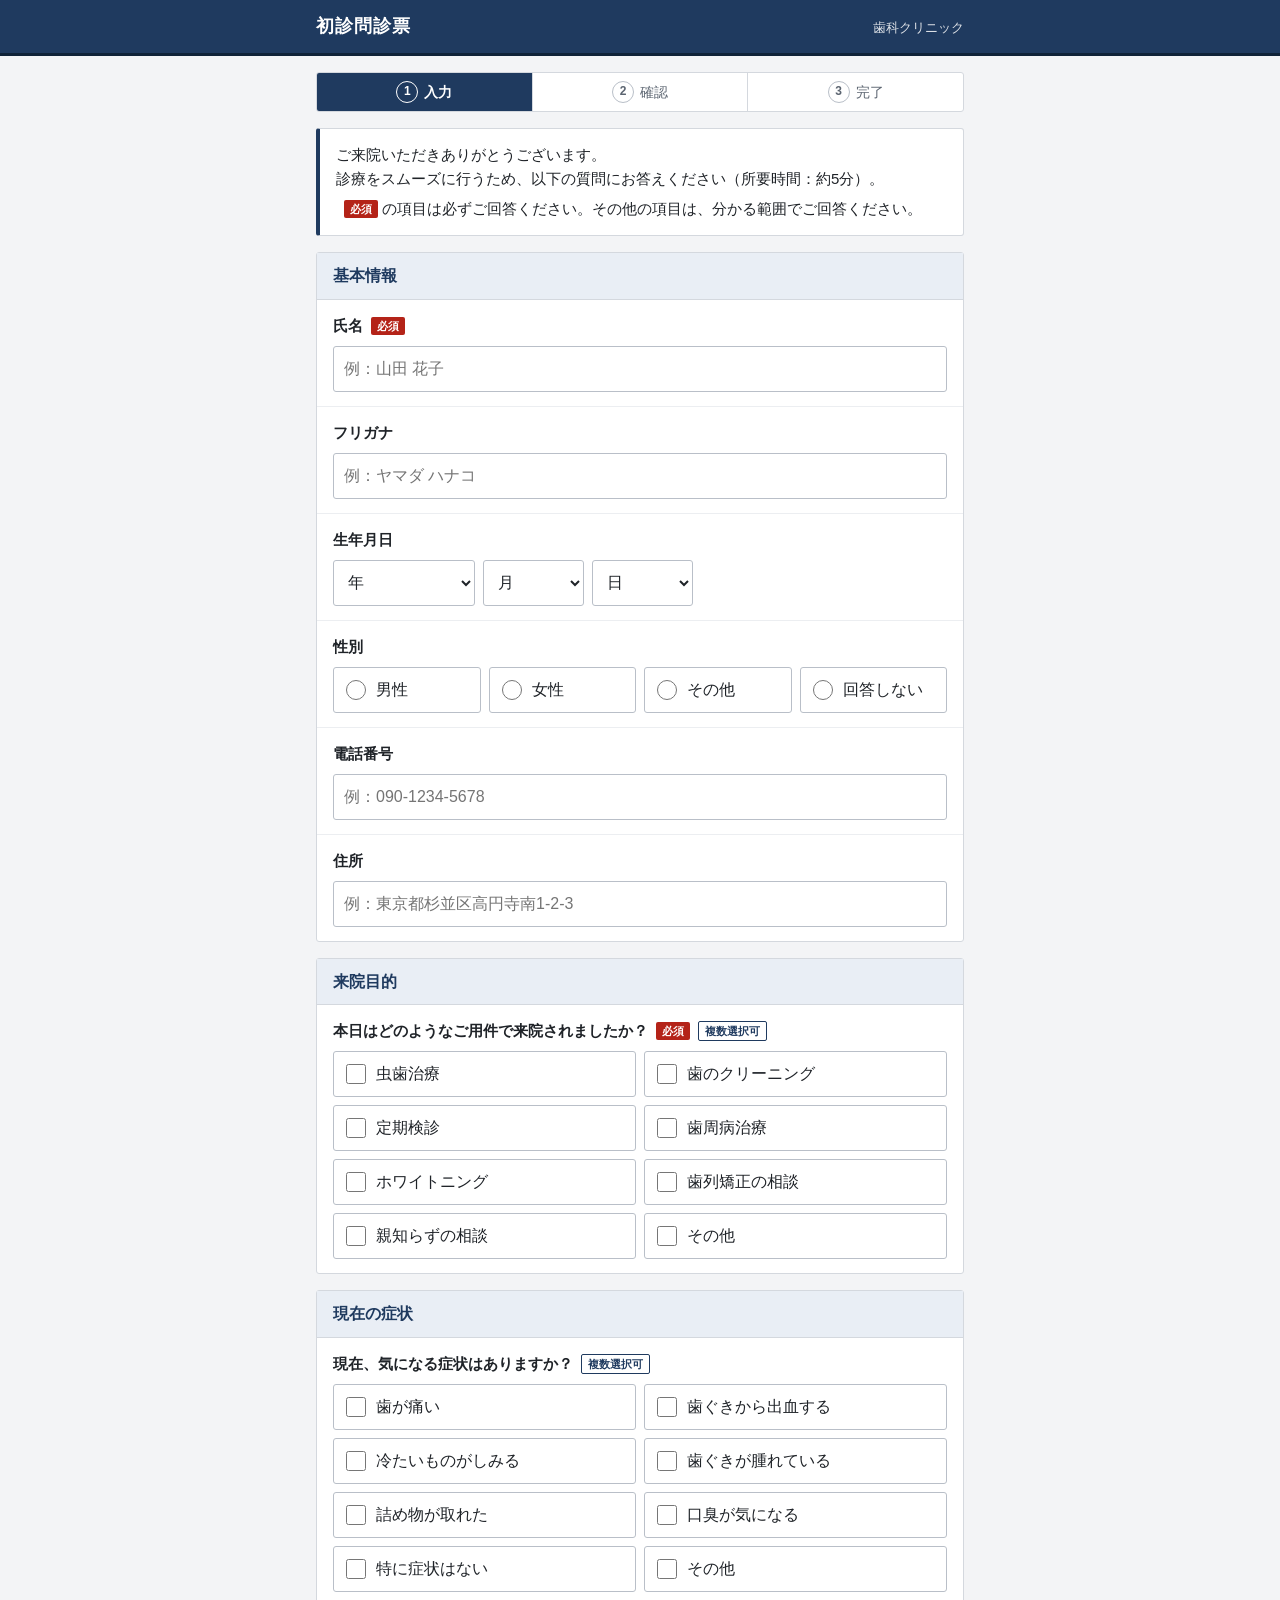
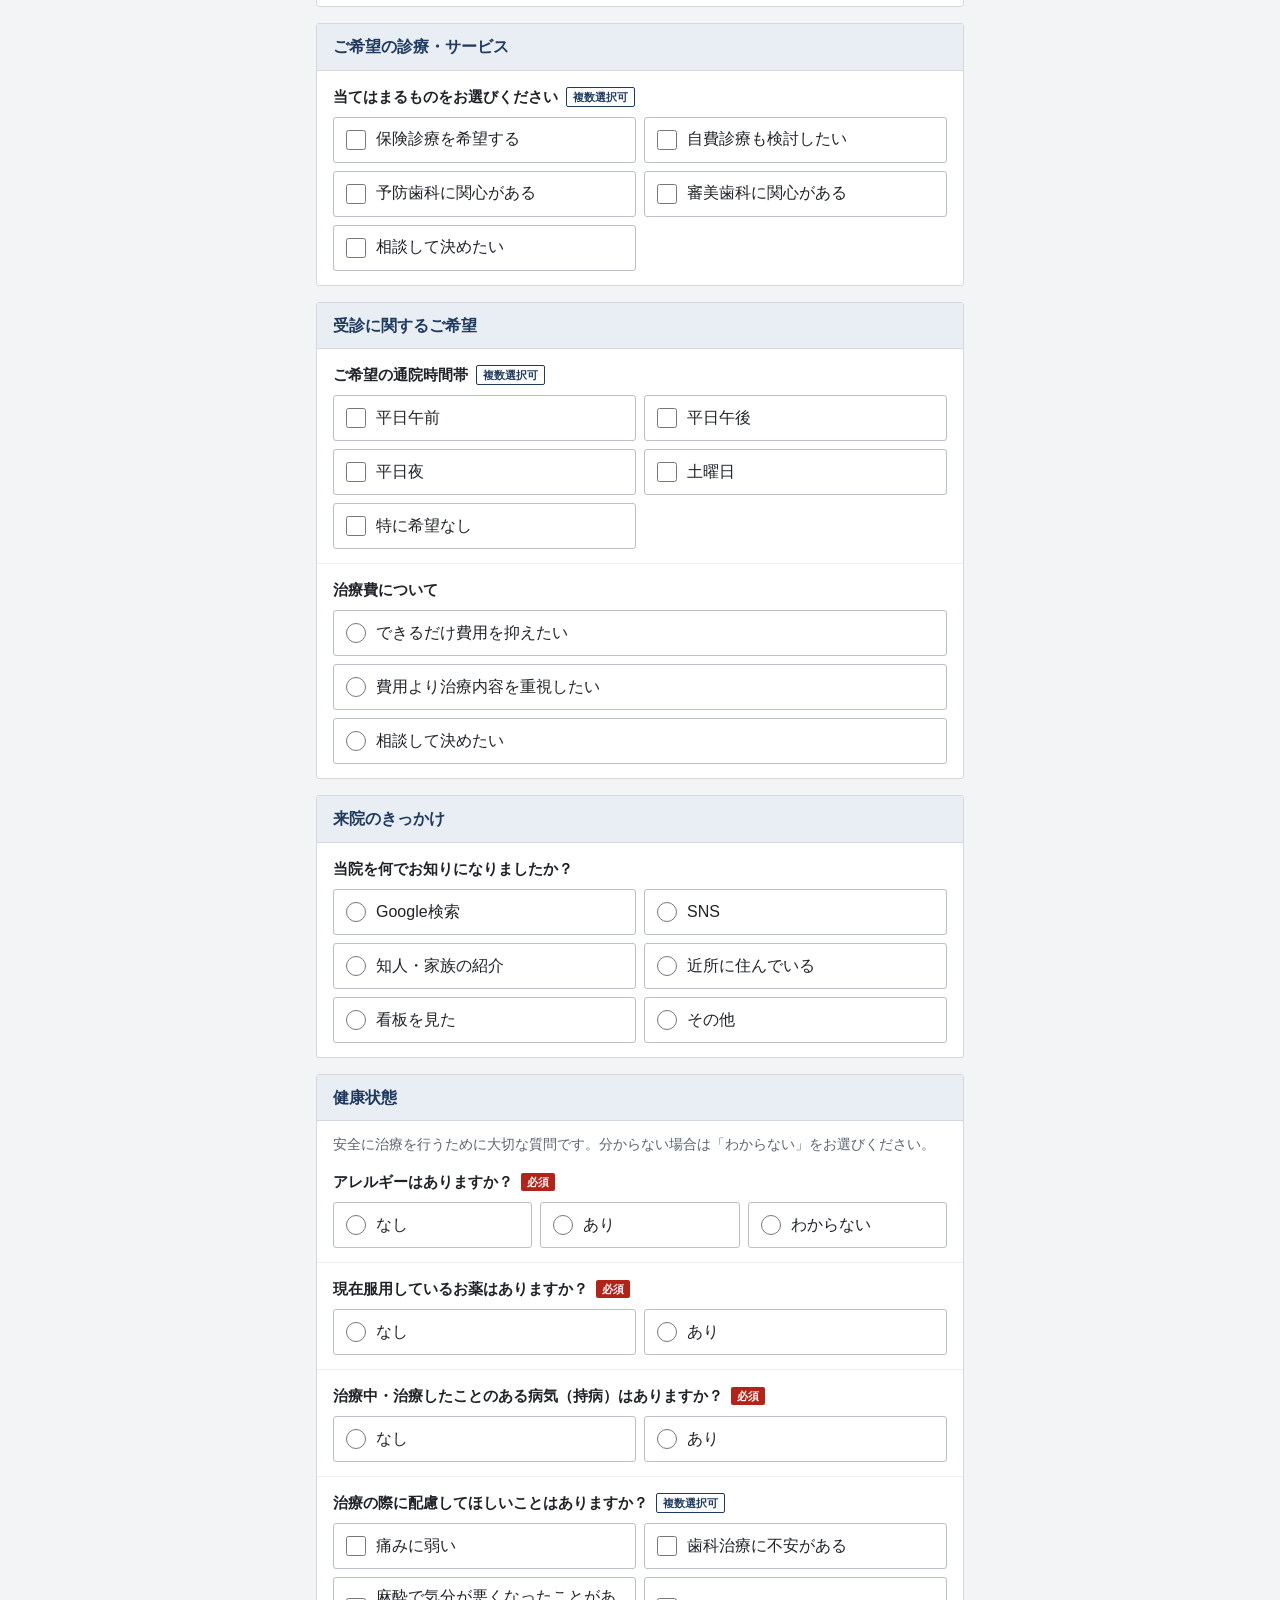
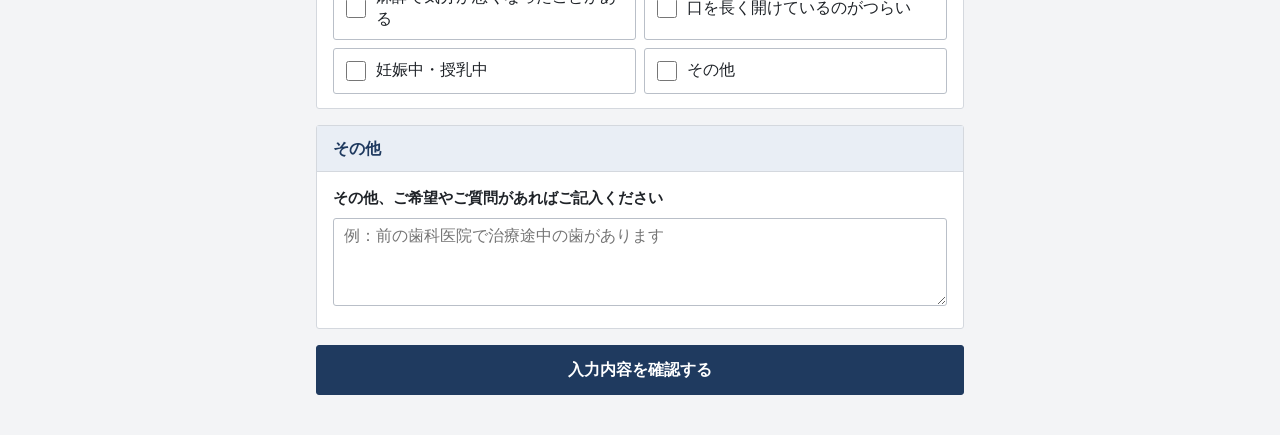
==== questionnaire.html @ 03247c89 "Add files via upload" ====
<!DOCTYPE html>
<html lang="ja">
<head>
  <meta charset="UTF-8">
  <meta name="viewport" content="width=device-width, initial-scale=1">
  <title>初診問診票</title>
  <!-- 管理画面と同じ色・ボタンを使うため style.css を共有し、スマートフォン用の調整を questionnaire.css で行う -->
  <link rel="stylesheet" href="style.css">
  <link rel="stylesheet" href="questionnaire.css">
</head>
<body class="q-body">

  <!--
    患者さんがスマートフォンで開く画面です。
    管理画面（index.html）とは別のページにし、患者データ（data.js）や管理機能（app.js）は読み込みません。
    そのため、この画面から患者一覧や他の患者の情報を見ることはできません。
  -->

  <header class="app-header">
    <div class="q-header-inner">
      <h1 class="app-title">初診問診票</h1>
      <span class="q-header-sub">歯科クリニック</span>
    </div>
  </header>

  <main class="q-container">

    <!-- 進み具合の表示（① 入力 → ② 確認 → ③ 完了） -->
    <ol class="q-steps" aria-label="入力の流れ">
      <li class="q-step is-current" data-step="input"><span class="q-step-num">1</span>入力</li>
      <li class="q-step" data-step="confirm"><span class="q-step-num">2</span>確認</li>
      <li class="q-step" data-step="complete"><span class="q-step-num">3</span>完了</li>
    </ol>

    <!-- =====================================================
         画面①：問診票の入力
         ===================================================== -->
    <section id="step-input">
      <div class="q-intro">
        <p>ご来院いただきありがとうございます。<br>
        診療をスムーズに行うため、以下の質問にお答えください（所要時間：約5分）。</p>
        <p><span class="badge-required">必須</span> の項目は必ずご回答ください。その他の項目は、分かる範囲でご回答ください。</p>
      </div>

      <!-- URL の最後に ?demo=1 を付けたときだけ表示（動作確認用の架空データを入力するボタン） -->
      <div class="q-demo" id="demoArea" hidden>
        <button type="button" id="btnFillDemo" class="btn btn-secondary">テスト用の架空データを入力</button>
      </div>

      <div id="errorSummary" class="alert alert-error" hidden></div>

      <form id="questionnaireForm" novalidate>

        <!-- ---------- 基本情報 ---------- -->
        <section class="q-section">
          <h2 class="q-section-title">基本情報</h2>

          <div class="q-item" data-field="name">
            <label for="q-name" class="q-label">氏名<span class="badge-required">必須</span></label>
            <input type="text" id="q-name" class="form-control" maxlength="50" autocomplete="name" placeholder="例：山田 花子">
            <p class="field-error" data-error-for="name"></p>
          </div>

          <div class="q-item" data-field="kana">
            <label for="q-kana" class="q-label">フリガナ</label>
            <input type="text" id="q-kana" class="form-control" maxlength="50" placeholder="例：ヤマダ ハナコ">
            <p class="field-error" data-error-for="kana"></p>
          </div>

          <div class="q-item" data-field="birthDate">
            <label for="q-birthYear" class="q-label">生年月日</label>
            <!-- 年・月・日をプルダウンで選ぶ（スマートフォンではスクロールで素早く選べる）。選択肢は questionnaire.js で作る -->
            <div class="q-date-select">
              <select id="q-birthYear" class="form-control" aria-label="生年月日（年）"></select>
              <select id="q-birthMonth" class="form-control" aria-label="生年月日（月）"></select>
              <select id="q-birthDay" class="form-control" aria-label="生年月日（日）"></select>
            </div>
            <p class="field-error" data-error-for="birthDate"></p>
          </div>

          <fieldset class="q-item" data-field="gender">
            <legend class="q-label">性別</legend>
            <div class="q-options q-options-row">
              <label class="q-option"><input type="radio" name="gender" value="男性"><span>男性</span></label>
              <label class="q-option"><input type="radio" name="gender" value="女性"><span>女性</span></label>
              <label class="q-option"><input type="radio" name="gender" value="その他"><span>その他</span></label>
              <label class="q-option"><input type="radio" name="gender" value="回答しない"><span>回答しない</span></label>
            </div>
          </fieldset>

          <div class="q-item" data-field="phone">
            <label for="q-phone" class="q-label">電話番号</label>
            <input type="tel" id="q-phone" class="form-control" maxlength="20" autocomplete="tel" inputmode="tel" placeholder="例：090-1234-5678">
            <p class="field-error" data-error-for="phone"></p>
          </div>

          <div class="q-item" data-field="address">
            <label for="q-address" class="q-label">住所</label>
            <input type="text" id="q-address" class="form-control" maxlength="120" autocomplete="street-address" placeholder="例：東京都杉並区高円寺南1-2-3">
          </div>
        </section>

        <!-- ---------- 来院目的 ---------- -->
        <section class="q-section">
          <h2 class="q-section-title">来院目的</h2>

          <fieldset class="q-item" data-field="purposes">
            <legend class="q-label">本日はどのようなご用件で来院されましたか？<span class="badge-required">必須</span><span class="q-multi">複数選択可</span></legend>
            <div class="q-options">
              <label class="q-option"><input type="checkbox" name="purposes" value="虫歯治療"><span>虫歯治療</span></label>
              <label class="q-option"><input type="checkbox" name="purposes" value="歯のクリーニング"><span>歯のクリーニング</span></label>
              <label class="q-option"><input type="checkbox" name="purposes" value="定期検診"><span>定期検診</span></label>
              <label class="q-option"><input type="checkbox" name="purposes" value="歯周病治療"><span>歯周病治療</span></label>
              <label class="q-option"><input type="checkbox" name="purposes" value="ホワイトニング"><span>ホワイトニング</span></label>
              <label class="q-option"><input type="checkbox" name="purposes" value="歯列矯正の相談"><span>歯列矯正の相談</span></label>
              <label class="q-option"><input type="checkbox" name="purposes" value="親知らずの相談"><span>親知らずの相談</span></label>
              <label class="q-option"><input type="checkbox" name="purposes" value="その他"><span>その他</span></label>
            </div>
            <!-- data-show-when：「その他」にチェックしたときだけ表示する -->
            <div class="q-sub" data-show-when="purposes=その他" hidden>
              <input type="text" id="q-purposeOther" class="form-control" maxlength="100" placeholder="その他の内容をご記入ください" aria-label="来院目的（その他の内容）">
            </div>
            <p class="field-error" data-error-for="purposes"></p>
          </fieldset>
        </section>

        <!-- ---------- 現在の症状 ---------- -->
        <section class="q-section">
          <h2 class="q-section-title">現在の症状</h2>

          <fieldset class="q-item" data-field="symptoms">
            <legend class="q-label">現在、気になる症状はありますか？<span class="q-multi">複数選択可</span></legend>
            <div class="q-options">
              <label class="q-option"><input type="checkbox" name="symptoms" value="歯が痛い"><span>歯が痛い</span></label>
              <label class="q-option"><input type="checkbox" name="symptoms" value="歯ぐきから出血する"><span>歯ぐきから出血する</span></label>
              <label class="q-option"><input type="checkbox" name="symptoms" value="冷たいものがしみる"><span>冷たいものがしみる</span></label>
              <label class="q-option"><input type="checkbox" name="symptoms" value="歯ぐきが腫れている"><span>歯ぐきが腫れている</span></label>
              <label class="q-option"><input type="checkbox" name="symptoms" value="詰め物が取れた"><span>詰め物が取れた</span></label>
              <label class="q-option"><input type="checkbox" name="symptoms" value="口臭が気になる"><span>口臭が気になる</span></label>
              <!-- data-exclusive：選ぶと他の選択肢のチェックが外れる -->
              <label class="q-option"><input type="checkbox" name="symptoms" value="特に症状はない" data-exclusive><span>特に症状はない</span></label>
              <label class="q-option"><input type="checkbox" name="symptoms" value="その他"><span>その他</span></label>
            </div>
            <div class="q-sub" data-show-when="symptoms=その他" hidden>
              <input type="text" id="q-symptomOther" class="form-control" maxlength="100" placeholder="その他の症状をご記入ください" aria-label="症状（その他の内容）">
            </div>
          </fieldset>
        </section>

        <!-- ---------- 希望する診療・サービス ---------- -->
        <section class="q-section">
          <h2 class="q-section-title">ご希望の診療・サービス</h2>

          <fieldset class="q-item" data-field="services">
            <legend class="q-label">当てはまるものをお選びください<span class="q-multi">複数選択可</span></legend>
            <div class="q-options">
              <label class="q-option"><input type="checkbox" name="services" value="保険診療を希望する"><span>保険診療を希望する</span></label>
              <label class="q-option"><input type="checkbox" name="services" value="自費診療も検討したい"><span>自費診療も検討したい</span></label>
              <label class="q-option"><input type="checkbox" name="services" value="予防歯科に関心がある"><span>予防歯科に関心がある</span></label>
              <label class="q-option"><input type="checkbox" name="services" value="審美歯科に関心がある"><span>審美歯科に関心がある</span></label>
              <label class="q-option"><input type="checkbox" name="services" value="相談して決めたい"><span>相談して決めたい</span></label>
            </div>
          </fieldset>
        </section>

        <!-- ---------- 受診に関する希望 ---------- -->
        <section class="q-section">
          <h2 class="q-section-title">受診に関するご希望</h2>

          <fieldset class="q-item" data-field="preferredTimes">
            <legend class="q-label">ご希望の通院時間帯<span class="q-multi">複数選択可</span></legend>
            <div class="q-options">
              <label class="q-option"><input type="checkbox" name="preferredTimes" value="平日午前"><span>平日午前</span></label>
              <label class="q-option"><input type="checkbox" name="preferredTimes" value="平日午後"><span>平日午後</span></label>
              <label class="q-option"><input type="checkbox" name="preferredTimes" value="平日夜"><span>平日夜</span></label>
              <label class="q-option"><input type="checkbox" name="preferredTimes" value="土曜日"><span>土曜日</span></label>
              <label class="q-option"><input type="checkbox" name="preferredTimes" value="特に希望なし" data-exclusive><span>特に希望なし</span></label>
            </div>
          </fieldset>

          <fieldset class="q-item" data-field="costPreference">
            <legend class="q-label">治療費について</legend>
            <div class="q-options q-options-single">
              <label class="q-option"><input type="radio" name="costPreference" value="できるだけ費用を抑えたい"><span>できるだけ費用を抑えたい</span></label>
              <label class="q-option"><input type="radio" name="costPreference" value="費用より治療内容を重視したい"><span>費用より治療内容を重視したい</span></label>
              <label class="q-option"><input type="radio" name="costPreference" value="相談して決めたい"><span>相談して決めたい</span></label>
            </div>
          </fieldset>
        </section>

        <!-- ---------- 来院のきっかけ ---------- -->
        <section class="q-section">
          <h2 class="q-section-title">来院のきっかけ</h2>

          <fieldset class="q-item" data-field="referral">
            <legend class="q-label">当院を何でお知りになりましたか？</legend>
            <div class="q-options">
              <label class="q-option"><input type="radio" name="referral" value="Google検索"><span>Google検索</span></label>
              <label class="q-option"><input type="radio" name="referral" value="SNS"><span>SNS</span></label>
              <label class="q-option"><input type="radio" name="referral" value="知人・家族の紹介"><span>知人・家族の紹介</span></label>
              <label class="q-option"><input type="radio" name="referral" value="近所に住んでいる"><span>近所に住んでいる</span></label>
              <label class="q-option"><input type="radio" name="referral" value="看板を見た"><span>看板を見た</span></label>
              <label class="q-option"><input type="radio" name="referral" value="その他"><span>その他</span></label>
            </div>
            <div class="q-sub" data-show-when="referral=その他" hidden>
              <input type="text" id="q-referralOther" class="form-control" maxlength="100" placeholder="きっかけをご記入ください" aria-label="来院のきっかけ（その他の内容）">
            </div>
          </fieldset>
        </section>

        <!-- ---------- 健康状態 ---------- -->
        <section class="q-section">
          <h2 class="q-section-title">健康状態</h2>
          <p class="q-section-note">安全に治療を行うために大切な質問です。分からない場合は「わからない」をお選びください。</p>

          <fieldset class="q-item" data-field="allergy">
            <legend class="q-label">アレルギーはありますか？<span class="badge-required">必須</span></legend>
            <div class="q-options q-options-row">
              <label class="q-option"><input type="radio" name="allergy" value="なし"><span>なし</span></label>
              <label class="q-option"><input type="radio" name="allergy" value="あり"><span>あり</span></label>
              <label class="q-option"><input type="radio" name="allergy" value="わからない"><span>わからない</span></label>
            </div>
            <div class="q-sub" data-show-when="allergy=あり" hidden>
              <p class="q-sub-label">該当するものをお選びください（複数選択可）</p>
              <div class="q-options">
                <label class="q-option"><input type="checkbox" name="allergyItems" value="薬（抗生物質・痛み止めなど）"><span>薬（抗生物質・痛み止めなど）</span></label>
                <label class="q-option"><input type="checkbox" name="allergyItems" value="麻酔"><span>麻酔</span></label>
                <label class="q-option"><input type="checkbox" name="allergyItems" value="金属"><span>金属</span></label>
                <label class="q-option"><input type="checkbox" name="allergyItems" value="ゴム（ラテックス）"><span>ゴム（ラテックス）</span></label>
                <label class="q-option"><input type="checkbox" name="allergyItems" value="食物"><span>食物</span></label>
                <label class="q-option"><input type="checkbox" name="allergyItems" value="その他"><span>その他</span></label>
              </div>
              <input type="text" id="q-allergyDetail" class="form-control" maxlength="200" placeholder="詳しい内容（薬の名前など）" aria-label="アレルギーの詳しい内容">
            </div>
            <p class="field-error" data-error-for="allergy"></p>
          </fieldset>

          <fieldset class="q-item" data-field="medication">
            <legend class="q-label">現在服用しているお薬はありますか？<span class="badge-required">必須</span></legend>
            <div class="q-options q-options-row">
              <label class="q-option"><input type="radio" name="medication" value="なし"><span>なし</span></label>
              <label class="q-option"><input type="radio" name="medication" value="あり"><span>あり</span></label>
            </div>
            <div class="q-sub" data-show-when="medication=あり" hidden>
              <input type="text" id="q-medicationDetail" class="form-control" maxlength="200" placeholder="お薬の名前（お薬手帳の内容など）" aria-label="服用中のお薬の名前">
            </div>
            <p class="field-error" data-error-for="medication"></p>
          </fieldset>

          <fieldset class="q-item" data-field="disease">
            <legend class="q-label">治療中・治療したことのある病気（持病）はありますか？<span class="badge-required">必須</span></legend>
            <div class="q-options q-options-row">
              <label class="q-option"><input type="radio" name="disease" value="なし"><span>なし</span></label>
              <label class="q-option"><input type="radio" name="disease" value="あり"><span>あり</span></label>
            </div>
            <div class="q-sub" data-show-when="disease=あり" hidden>
              <p class="q-sub-label">該当するものをお選びください（複数選択可）</p>
              <div class="q-options">
                <label class="q-option"><input type="checkbox" name="diseaseItems" value="高血圧"><span>高血圧</span></label>
                <label class="q-option"><input type="checkbox" name="diseaseItems" value="糖尿病"><span>糖尿病</span></label>
                <label class="q-option"><input type="checkbox" name="diseaseItems" value="心臓病"><span>心臓病</span></label>
                <label class="q-option"><input type="checkbox" name="diseaseItems" value="脳血管疾患"><span>脳血管疾患</span></label>
                <label class="q-option"><input type="checkbox" name="diseaseItems" value="喘息"><span>喘息</span></label>
                <label class="q-option"><input type="checkbox" name="diseaseItems" value="肝臓の病気"><span>肝臓の病気</span></label>
                <label class="q-option"><input type="checkbox" name="diseaseItems" value="腎臓の病気"><span>腎臓の病気</span></label>
                <label class="q-option"><input type="checkbox" name="diseaseItems" value="骨粗しょう症"><span>骨粗しょう症</span></label>
                <label class="q-option"><input type="checkbox" name="diseaseItems" value="その他"><span>その他</span></label>
              </div>
              <input type="text" id="q-diseaseDetail" class="form-control" maxlength="200" placeholder="病名や治療中の内容など" aria-label="持病の詳しい内容">
            </div>
            <p class="field-error" data-error-for="disease"></p>
          </fieldset>

          <fieldset class="q-item" data-field="considerations">
            <legend class="q-label">治療の際に配慮してほしいことはありますか？<span class="q-multi">複数選択可</span></legend>
            <div class="q-options">
              <label class="q-option"><input type="checkbox" name="considerations" value="痛みに弱い"><span>痛みに弱い</span></label>
              <label class="q-option"><input type="checkbox" name="considerations" value="歯科治療に不安がある"><span>歯科治療に不安がある</span></label>
              <label class="q-option"><input type="checkbox" name="considerations" value="麻酔で気分が悪くなったことがある"><span>麻酔で気分が悪くなったことがある</span></label>
              <label class="q-option"><input type="checkbox" name="considerations" value="口を長く開けているのがつらい"><span>口を長く開けているのがつらい</span></label>
              <label class="q-option"><input type="checkbox" name="considerations" value="妊娠中・授乳中"><span>妊娠中・授乳中</span></label>
              <label class="q-option"><input type="checkbox" name="considerations" value="その他"><span>その他</span></label>
            </div>
            <div class="q-sub" data-show-when="considerations=その他" hidden>
              <input type="text" id="q-considerationDetail" class="form-control" maxlength="200" placeholder="配慮してほしい内容をご記入ください" aria-label="配慮してほしいこと（その他の内容）">
            </div>
          </fieldset>
        </section>

        <!-- ---------- その他 ---------- -->
        <section class="q-section">
          <h2 class="q-section-title">その他</h2>

          <div class="q-item" data-field="freeText">
            <label for="q-freeText" class="q-label">その他、ご希望やご質問があればご記入ください</label>
            <textarea id="q-freeText" class="form-control" rows="4" maxlength="500" placeholder="例：前の歯科医院で治療途中の歯があります"></textarea>
          </div>
        </section>

        <div class="q-actions">
          <button type="submit" class="btn btn-primary q-btn-main">入力内容を確認する</button>
        </div>
      </form>
    </section>

    <!-- =====================================================
         画面②：回答内容の確認
         ===================================================== -->
    <section id="step-confirm" hidden>
      <div class="q-intro">
        <p>以下の内容でよろしければ「送信する」を押してください。<br>
        修正する場合は「修正する」を押してください。</p>
      </div>

      <div id="sendError" class="alert alert-error" hidden></div>

      <!-- 回答内容は questionnaire.js で作って、ここに表示する -->
      <div id="confirmContent"></div>

      <div class="q-actions q-actions-confirm">
        <button type="button" id="btnBackToInput" class="btn btn-secondary q-btn-main">修正する</button>
        <button type="button" id="btnSend" class="btn btn-primary q-btn-main">送信する</button>
      </div>
    </section>

    <!-- =====================================================
         画面③：送信完了
         ===================================================== -->
    <section id="step-complete" hidden>
      <div class="q-complete">
        <p class="q-complete-title">問診票の送信が完了しました。</p>
        <p class="q-complete-text">受付スタッフにお声がけください。</p>
      </div>
    </section>

  </main>

  <!-- 読み込み順が大切：先に共通処理、次に問診票の処理 -->
  <script src="questionnaire-common.js"></script>
  <script src="questionnaire.js"></script>
</body>
</html>
---- style.css ----
/* =========================================================
   患者管理システム - style.css
   ========================================================= */

/* ---------- 1. 色・共通値（変数） ----------
   色を変えたいときは、ここだけを修正すれば全体に反映されます。 */
:root {
  --color-primary: #1f3a5f;        /* 深い紺色（メインカラー） */
  --color-primary-hover: #162b47;
  --color-primary-light: #e9eef5;
  --color-bg: #f3f4f6;             /* 画面の背景（薄いグレー） */
  --color-surface: #ffffff;        /* パネルの背景 */
  --color-border: #d4d8de;
  --color-border-strong: #b9bfc8;
  --color-text: #1f2328;
  --color-text-sub: #5b6470;
  --color-link: #1f4f8a;
  --color-danger: #b42318;
  --color-danger-bg: #fdf1ef;
  --color-success: #23683f;
  --color-success-bg: #eef7f1;
  --radius: 3px;                   /* 角丸は控えめに */
}

/* ---------- 2. 基本設定 ---------- */
* {
  box-sizing: border-box;
}

/* hidden 属性を付けた要素は必ず非表示にする */
[hidden] {
  display: none !important;
}

body {
  margin: 0;
  background: var(--color-bg);
  color: var(--color-text);
  font-family: "Hiragino Kaku Gothic ProN", "Hiragino Sans", "Yu Gothic UI", "Meiryo", sans-serif;
  font-size: 15px;
  line-height: 1.6;
}

h1, h2, h3 {
  margin: 0;
  font-weight: 600;
}

/* ---------- 3. ヘッダー ---------- */
.app-header {
  background: var(--color-primary);
  color: #fff;
  border-bottom: 3px solid #0f2238;
}

.app-header-inner {
  max-width: 1120px;
  margin: 0 auto;
  padding: 12px 20px;
  display: flex;
  align-items: center;
  justify-content: space-between;
  gap: 16px;
}

.app-title {
  font-size: 18px;
  letter-spacing: 0.05em;
}

.app-header-date {
  font-size: 14px;
  opacity: 0.9;
  white-space: nowrap;
}

/* ---------- 4. レイアウト ---------- */
.container {
  max-width: 1120px;
  margin: 0 auto;
  padding: 20px;
}

.page-header {
  display: flex;
  align-items: center;
  justify-content: space-between;
  gap: 12px;
  margin-bottom: 14px;
}

.page-title {
  font-size: 20px;
  padding-left: 10px;
  border-left: 4px solid var(--color-primary);
  line-height: 1.3;
}

.panel {
  background: var(--color-surface);
  border: 1px solid var(--color-border);
  border-radius: var(--radius);
  padding: 20px;
  margin-bottom: 20px;
}

.panel-header {
  display: flex;
  align-items: center;
  justify-content: space-between;
  gap: 12px;
  padding-bottom: 12px;
  margin-bottom: 16px;
  border-bottom: 1px solid var(--color-border);
}

.panel-title {
  font-size: 16px;
  color: var(--color-primary);
}

.breadcrumb {
  margin-bottom: 10px;
}

/* ---------- 5. ボタン ---------- */
.btn {
  display: inline-block;
  min-height: 38px;
  padding: 7px 18px;
  font-size: 14px;
  font-family: inherit;
  line-height: 1.5;
  border: 1px solid transparent;
  border-radius: var(--radius);
  cursor: pointer;
  white-space: nowrap;
}

.btn-primary {
  background: var(--color-primary);
  border-color: var(--color-primary);
  color: #fff;
}

.btn-primary:hover {
  background: var(--color-primary-hover);
}

.btn-secondary {
  background: #fff;
  border-color: var(--color-border-strong);
  color: var(--color-text);
}

.btn-secondary:hover {
  background: #f1f3f5;
}

.btn:focus-visible,
.btn-link:focus-visible,
.form-control:focus {
  outline: 2px solid #5b8ac4;
  outline-offset: 1px;
}

.btn-link {
  background: none;
  border: none;
  padding: 4px 0;
  font-size: 14px;
  font-family: inherit;
  color: var(--color-link);
  cursor: pointer;
}

.btn-link:hover {
  text-decoration: underline;
}

/* ---------- 6. 通知メッセージ ---------- */
.alert {
  padding: 10px 14px;
  margin-bottom: 16px;
  border: 1px solid var(--color-border);
  border-left-width: 4px;
  border-radius: var(--radius);
  background: #fff;
  font-size: 14px;
}

.alert-error {
  border-color: #f0c4be;
  border-left-color: var(--color-danger);
  background: var(--color-danger-bg);
  color: var(--color-danger);
}

.alert-success {
  border-color: #bfdcc9;
  border-left-color: var(--color-success);
  background: var(--color-success-bg);
  color: var(--color-success);
}

/* ---------- 7. 検索バー ---------- */
.search-bar {
  display: flex;
  align-items: center;
  flex-wrap: wrap;
  gap: 10px;
  margin-bottom: 16px;
}

.search-label {
  font-weight: 600;
  font-size: 14px;
}

.search-input {
  flex: 1 1 280px;
  max-width: 420px;
}

.patient-count {
  margin-left: auto;
  font-size: 14px;
  color: var(--color-text-sub);
}

.patient-count strong {
  color: var(--color-text);
  font-size: 16px;
}

/* ---------- 8. 表（患者一覧） ---------- */
.table-wrap {
  overflow-x: auto;           /* 画面が狭いときは表だけ横スクロール */
  border: 1px solid var(--color-border);
}

.data-table {
  width: 100%;
  min-width: 720px;
  border-collapse: collapse;
  font-size: 14px;
}

.data-table th,
.data-table td {
  padding: 10px 12px;
  border-bottom: 1px solid var(--color-border);
  text-align: left;
  vertical-align: middle;
}

.data-table th {
  background: var(--color-primary-light);
  color: var(--color-primary);
  font-weight: 600;
  white-space: nowrap;
}

.data-table tbody tr:nth-child(even) {
  background: #fafbfc;
}

.data-table tbody tr:hover {
  background: #f0f4f9;
}

.data-table tbody tr:last-child td {
  border-bottom: none;
}

.col-id    { width: 90px; }
.col-date  { width: 120px; }
.col-phone { width: 150px; }

.cell-nowrap {
  white-space: nowrap;
}

.patient-link {
  color: var(--color-link);
  font-weight: 600;
  text-decoration: none;
}

.patient-link:hover {
  text-decoration: underline;
}

.kana {
  display: block;
  font-size: 12px;
  color: var(--color-text-sub);
}

.empty-row td {
  text-align: center;
  padding: 32px 12px;
  color: var(--color-text-sub);
}

.table-note {
  margin: 10px 0 0;
  font-size: 13px;
  color: var(--color-text-sub);
}

.text-muted {
  color: var(--color-text-sub);
}

/* ---------- 9. フォーム ---------- */
.form-row {
  display: grid;
  grid-template-columns: 160px 1fr;
  gap: 12px;
  padding: 12px 0;
  border-bottom: 1px solid #eceef1;
}

.form-label {
  padding-top: 8px;
  font-weight: 600;
  font-size: 14px;
}

.badge-required {
  display: inline-block;
  margin-left: 8px;
  padding: 0 6px;
  font-size: 11px;
  font-weight: 600;
  line-height: 18px;
  color: #fff;
  background: var(--color-danger);
  border-radius: 2px;
  vertical-align: 1px;
}

.form-field {
  min-width: 0;
}

.form-control {
  width: 100%;
  max-width: 560px;
  min-height: 38px;
  padding: 7px 10px;
  font-size: 15px;
  font-family: inherit;
  color: var(--color-text);
  background: #fff;
  border: 1px solid var(--color-border-strong);
  border-radius: var(--radius);
}

.form-control-date { max-width: 200px; }
.form-control-md   { max-width: 260px; }

textarea.form-control {
  resize: vertical;
}

.form-control.is-invalid {
  border-color: var(--color-danger);
  background: var(--color-danger-bg);
}

.form-static {
  display: inline-block;
  padding-top: 8px;
  font-weight: 600;
}

.field-error {
  margin: 4px 0 0;
  font-size: 13px;
  color: var(--color-danger);
}

.field-error:empty {
  display: none;
}

.radio-group {
  display: flex;
  flex-wrap: wrap;
  gap: 8px 20px;
  padding-top: 7px;
}

.radio-label {
  display: inline-flex;
  align-items: center;
  gap: 6px;
  cursor: pointer;
}

.radio-label input {
  width: 16px;
  height: 16px;
  margin: 0;
}

.form-actions {
  display: flex;
  justify-content: flex-end;
  gap: 10px;
  padding-top: 20px;
}

.form-actions .btn {
  min-width: 120px;
}

/* ---------- 10. 患者基本情報（詳細画面） ---------- */
.info-grid {
  display: grid;
  grid-template-columns: 1fr 1fr;
  margin: 0;
  border-top: 1px solid var(--color-border);
  border-left: 1px solid var(--color-border);
}

.info-item {
  display: grid;
  grid-template-columns: 130px 1fr;
  border-right: 1px solid var(--color-border);
  border-bottom: 1px solid var(--color-border);
}

.info-item.wide {
  grid-column: 1 / -1;      /* 住所・備考は横幅いっぱいに表示 */
}

.info-item dt {
  padding: 10px 12px;
  background: var(--color-primary-light);
  color: var(--color-primary);
  font-weight: 600;
  font-size: 14px;
}

.info-item dd {
  margin: 0;
  padding: 10px 12px;
  word-break: break-all;
}

.info-spacer dt {
  background: #fff;         /* 2列レイアウトを揃えるための空欄 */
}

.info-item dd.multiline {
  white-space: pre-wrap;    /* 備考の改行をそのまま表示 */
}

/* ---------- 11. 来院履歴（詳細画面） ---------- */
.stats {
  display: grid;
  grid-template-columns: repeat(3, 1fr);
  gap: 12px;
  margin: 0 0 16px;
}

.stat-item {
  padding: 10px 14px;
  border: 1px solid var(--color-border);
  border-top: 3px solid var(--color-primary);
  border-radius: var(--radius);
  background: #fff;
}

.stat-item dt {
  font-size: 13px;
  color: var(--color-text-sub);
}

.stat-item dd {
  margin: 2px 0 0;
  font-size: 22px;
  font-weight: 600;
  color: var(--color-primary);
  font-variant-numeric: tabular-nums;
}

.stat-unit {
  margin-left: 2px;
  font-size: 14px;
  font-weight: 400;
}

.visit-table {
  min-width: 880px;
}

.visit-table td {
  vertical-align: top;
}

.col-doctor { width: 90px; }
.col-fee    { width: 100px; text-align: right !important; }
.col-action { width: 80px; text-align: center !important; }

.cell-fee {
  text-align: right !important;
  white-space: nowrap;
  font-variant-numeric: tabular-nums;
}

.cell-action {
  text-align: center !important;
}

.cell-multiline {
  white-space: pre-wrap;
  word-break: break-all;
}

/* ---------- 12. 小さいボタン・入力補助 ---------- */
.btn-sm {
  min-height: 32px;
  padding: 4px 12px;
  font-size: 13px;
}

.btn-danger-outline {
  background: #fff;
  border-color: #e3b1ab;
  color: var(--color-danger);
}

.btn-danger-outline:hover {
  background: var(--color-danger-bg);
}

.list-footer {
  display: flex;
  align-items: center;
  justify-content: space-between;
  flex-wrap: wrap;
  gap: 10px;
}

.input-unit {
  display: flex;
  align-items: center;
  gap: 8px;
}

.form-control-fee {
  max-width: 180px;
  text-align: right;
}

.field-hint {
  margin: 4px 0 0;
  font-size: 13px;
  color: var(--color-text-sub);
}

/* ---------- 13. 削除エリア（来院記録の編集画面） ---------- */
.danger-area {
  display: flex;
  align-items: center;
  justify-content: space-between;
  flex-wrap: wrap;
  gap: 10px;
  padding: 14px 20px;
  border: 1px solid #ecc9c4;
  border-radius: var(--radius);
  background: #fff;
}

.danger-area-text {
  margin: 0;
  font-size: 13px;
  color: var(--color-text-sub);
}

/* ---------- 14. 問診票受付 ---------- */
.page-actions {
  display: flex;
  flex-wrap: wrap;
  gap: 10px;
}

a.btn {
  text-decoration: none;     /* リンク（<a>）をボタンと同じ見た目にする */
}

/* 「問診票受付」ボタンの未確認件数 */
.count-badge {
  display: inline-block;
  margin-left: 8px;
  padding: 0 7px;
  font-size: 12px;
  font-weight: 600;
  line-height: 20px;
  color: #fff;
  background: var(--color-danger);
  border-radius: 10px;
}

/* 受付状況のラベル */
.status-badge {
  display: inline-block;
  padding: 1px 8px;
  font-size: 12px;
  font-weight: 600;
  border: 1px solid;
  border-radius: 2px;
  white-space: nowrap;
}

.status-unconfirmed { color: var(--color-danger);  background: var(--color-danger-bg);  border-color: #efc3bd; }
.status-confirmed   { color: var(--color-primary); background: var(--color-primary-light); border-color: #c3cfdf; }
.status-registered  { color: var(--color-success); background: var(--color-success-bg); border-color: #bfdcc9; }

.status-patient {
  margin-left: 6px;
  font-size: 13px;
  color: var(--color-text-sub);
}

.col-datetime { width: 150px; }
.col-name     { width: 180px; }
.col-status   { width: 170px; }

/* 未確認の問診票は太字で目立たせる */
.data-table tbody tr.is-unconfirmed td {
  font-weight: 600;
}

/* 確認画面の上部（受付ID・受付日時・受付状況） */
.q-meta {
  display: flex;
  flex-wrap: wrap;
  gap: 8px 32px;
  margin: 0 0 16px;
}

.q-meta dt {
  font-size: 13px;
  color: var(--color-text-sub);
}

.q-meta dd {
  margin: 2px 0 0;
  font-weight: 600;
}

.q-action-box {
  display: flex;
  align-items: center;
  justify-content: space-between;
  flex-wrap: wrap;
  gap: 10px;
  margin-bottom: 0;
}

/* 重複の可能性の警告（黄色） */
.alert-warning {
  border-color: #ecd9a3;
  border-left-color: #a86b00;
  background: #fff8e6;
  color: #6b4a00;
}

.duplicate-list {
  margin: 10px 0 0;
  padding: 0;
  list-style: none;
}

.duplicate-list li {
  display: flex;
  align-items: center;
  justify-content: space-between;
  flex-wrap: wrap;
  gap: 8px;
  padding: 8px 0;
  border-top: 1px solid #ecd9a3;
}

.q-register {
  display: flex;
  align-items: center;
  justify-content: space-between;
  flex-wrap: wrap;
  gap: 12px;
}

.q-register-text {
  flex: 1 1 360px;
  margin: 0;
  font-size: 14px;
  color: var(--color-text-sub);
}

.empty-note {
  margin: 0;
  color: var(--color-text-sub);
  font-size: 14px;
}

/* ---------- 15. タブレット・小さい画面 ---------- */
@media (max-width: 768px) {
  .container {
    padding: 16px;
  }

  .app-title {
    font-size: 16px;
  }

  .form-row {
    grid-template-columns: 1fr;
    gap: 4px;
  }

  .form-label {
    padding-top: 0;
  }

  .info-grid {
    grid-template-columns: 1fr;
  }

  .info-spacer {
    display: none;
  }

  .stats {
    grid-template-columns: 1fr 1fr 1fr;
    gap: 8px;
  }

  .stat-item dd {
    font-size: 18px;
  }

  .patient-count {
    margin-left: 0;
    width: 100%;
  }
}
---- questionnaire.css ----
/* =========================================================
   初診問診票 - questionnaire.css
   色・ボタンなどの基本は style.css（管理画面と共通）を使い、
   ここではスマートフォンで入力しやすくするための調整だけを書く。
   ========================================================= */

/* ---------- 1. 全体 ---------- */
.q-body {
  font-size: 16px;   /* スマートフォンで文字が小さくなりすぎないように */
}

/* iPhone は文字サイズ 16px 未満の入力欄を選ぶと画面が拡大されるため、16px にそろえる */
.q-body .form-control {
  max-width: none;
  min-height: 46px;
  font-size: 16px;
}

/* 生年月日の「年」「月」「日」プルダウン（年だけ少し広く） */
.q-date-select {
  display: grid;
  grid-template-columns: 1.4fr 1fr 1fr;
  gap: 8px;
  max-width: 360px;
}

.q-header-inner {
  max-width: 680px;
  margin: 0 auto;
  padding: 12px 16px;
  display: flex;
  align-items: baseline;
  justify-content: space-between;
  gap: 12px;
}

.q-header-sub {
  font-size: 13px;
  opacity: 0.85;
}

.q-container {
  max-width: 680px;
  margin: 0 auto;
  padding: 16px 16px 40px;
}

/* ---------- 2. 進み具合（1 入力 → 2 確認 → 3 完了） ---------- */
.q-steps {
  display: flex;
  margin: 0 0 16px;
  padding: 0;
  list-style: none;
  border: 1px solid var(--color-border);
  border-radius: var(--radius);
  background: #fff;
  overflow: hidden;
}

.q-step {
  flex: 1;
  display: flex;
  align-items: center;
  justify-content: center;
  gap: 6px;
  padding: 8px 4px;
  font-size: 14px;
  color: var(--color-text-sub);
  border-right: 1px solid var(--color-border);
}

.q-step:last-child {
  border-right: none;
}

.q-step-num {
  display: inline-flex;
  align-items: center;
  justify-content: center;
  width: 22px;
  height: 22px;
  font-size: 12px;
  font-weight: 600;
  border: 1px solid var(--color-border-strong);
  border-radius: 50%;
}

.q-step.is-current {
  background: var(--color-primary);
  color: #fff;
  font-weight: 600;
}

.q-step.is-current .q-step-num {
  border-color: #fff;
}

.q-step.is-done {
  background: var(--color-primary-light);
  color: var(--color-primary);
}

/* ---------- 3. 説明文 ---------- */
.q-intro {
  margin-bottom: 16px;
  padding: 14px 16px;
  background: #fff;
  border: 1px solid var(--color-border);
  border-left: 4px solid var(--color-primary);
  border-radius: var(--radius);
  font-size: 15px;
}

.q-intro p {
  margin: 0 0 6px;
}

.q-intro p:last-child {
  margin-bottom: 0;
}

.q-demo {
  margin-bottom: 16px;
}

/* 上部にまとめて表示するエラー一覧 */
.q-error-list {
  margin: 6px 0 0;
  padding-left: 20px;
}

/* ---------- 4. 質問のまとまり ---------- */
.q-section {
  margin-bottom: 16px;
  background: #fff;
  border: 1px solid var(--color-border);
  border-radius: var(--radius);
}

.q-section-title {
  padding: 10px 16px;
  font-size: 16px;
  color: var(--color-primary);
  background: var(--color-primary-light);
  border-bottom: 1px solid var(--color-border);
}

.q-section-note {
  margin: 12px 16px 0;
  font-size: 14px;
  color: var(--color-text-sub);
}

/* fieldset はブラウザ標準の枠線を消して、他の質問と同じ見た目にする */
.q-item {
  margin: 0;
  padding: 14px 16px;
  border: none;
  border-bottom: 1px solid #eceef1;
  min-width: 0;
}

.q-item:last-child {
  border-bottom: none;
}

/* fieldset の見出し（legend）は、ブラウザ標準では枠線の上に重なって表示される。
   float を付けると普通の見出しと同じように枠の内側に入り、エラー時の背景色も見出しまで届く */
legend.q-label {
  float: left;
  width: 100%;
}

legend.q-label + * {
  clear: both;
}

.q-label {
  display: block;
  margin-bottom: 8px;
  padding: 0;
  font-weight: 600;
  font-size: 15px;
}

.q-multi {
  display: inline-block;
  margin-left: 8px;
  padding: 0 6px;
  font-size: 11px;
  font-weight: 600;
  line-height: 18px;
  color: var(--color-primary);
  border: 1px solid var(--color-primary);
  border-radius: 2px;
  vertical-align: 1px;
}

/* エラーのある質問は左端を赤くする */
.q-item.has-error {
  background: var(--color-danger-bg);
  box-shadow: inset 4px 0 0 var(--color-danger);
}

/* ---------- 5. 選択肢（チェックボックス・ラジオボタン） ----------
   指で押しやすいよう、文字だけでなく枠全体を押せるようにしている */
.q-options {
  display: grid;
  grid-template-columns: 1fr;
  gap: 8px;
}

.q-option {
  display: flex;
  align-items: center;
  gap: 10px;
  min-height: 46px;
  padding: 8px 12px;
  background: #fff;
  border: 1px solid var(--color-border-strong);
  border-radius: var(--radius);
  cursor: pointer;
  line-height: 1.4;
}

.q-option input {
  flex-shrink: 0;
  width: 20px;
  height: 20px;
  margin: 0;
  accent-color: var(--color-primary);
}

/* 選んだ選択肢は色を変えて分かりやすくする（:has は「中に〇〇を含む」という意味） */
.q-option:has(input:checked) {
  background: var(--color-primary-light);
  border-color: var(--color-primary);
  font-weight: 600;
}

.q-option:has(input:focus-visible) {
  outline: 2px solid #5b8ac4;
  outline-offset: 1px;
}

/* 「その他」を選んだときなどに表示される追加入力欄 */
.q-sub {
  margin-top: 10px;
  padding: 10px 12px;
  background: #f7f8fa;
  border: 1px dashed var(--color-border-strong);
  border-radius: var(--radius);
}

.q-sub .q-options {
  margin-bottom: 10px;
}

.q-sub-label {
  margin: 0 0 8px;
  font-size: 14px;
  color: var(--color-text-sub);
}

/* ---------- 6. ボタン ---------- */
.q-actions {
  margin-top: 8px;
}

.q-btn-main {
  width: 100%;
  min-height: 50px;
  font-size: 16px;
  font-weight: 600;
}

.q-actions-confirm {
  display: grid;
  grid-template-columns: 1fr 2fr;
  gap: 10px;
}

.q-btn-main:disabled {
  opacity: 0.6;
  cursor: wait;
}

/* ---------- 7. 確認画面 ---------- */
.q-confirm-section {
  margin-bottom: 16px;
  background: #fff;
  border: 1px solid var(--color-border);
  border-radius: var(--radius);
}

.q-confirm-list {
  margin: 0;
}

.q-confirm-row {
  padding: 10px 16px;
  border-bottom: 1px solid #eceef1;
}

.q-confirm-row:last-child {
  border-bottom: none;
}

.q-confirm-row dt {
  font-size: 13px;
  color: var(--color-text-sub);
}

.q-confirm-row dd {
  margin: 2px 0 0;
  white-space: pre-wrap;     /* 自由記入欄の改行をそのまま表示 */
  word-break: break-all;
}

.q-empty {
  color: var(--color-text-sub);
}

/* ---------- 8. 完了画面 ---------- */
.q-complete {
  padding: 32px 20px;
  text-align: center;
  background: #fff;
  border: 1px solid var(--color-border);
  border-top: 4px solid var(--color-primary);
  border-radius: var(--radius);
}

.q-complete-title {
  margin: 0 0 8px;
  font-size: 19px;
  font-weight: 600;
  color: var(--color-primary);
}

.q-complete-text {
  margin: 0;
  font-size: 17px;
}

/* ---------- 9. 画面が広いとき（タブレット・パソコン） ---------- */
@media (min-width: 520px) {
  .q-options {
    grid-template-columns: 1fr 1fr;
  }

  .q-options-single {
    grid-template-columns: 1fr;
  }
}

/* なし／あり・性別など短い選択肢は横に並べる（スマートフォンでは1行に2つ、広い画面では1行に並べる） */
.q-options-row {
  grid-template-columns: repeat(auto-fit, minmax(130px, 1fr));
}

.q-options-row .q-option {
  white-space: nowrap;
}
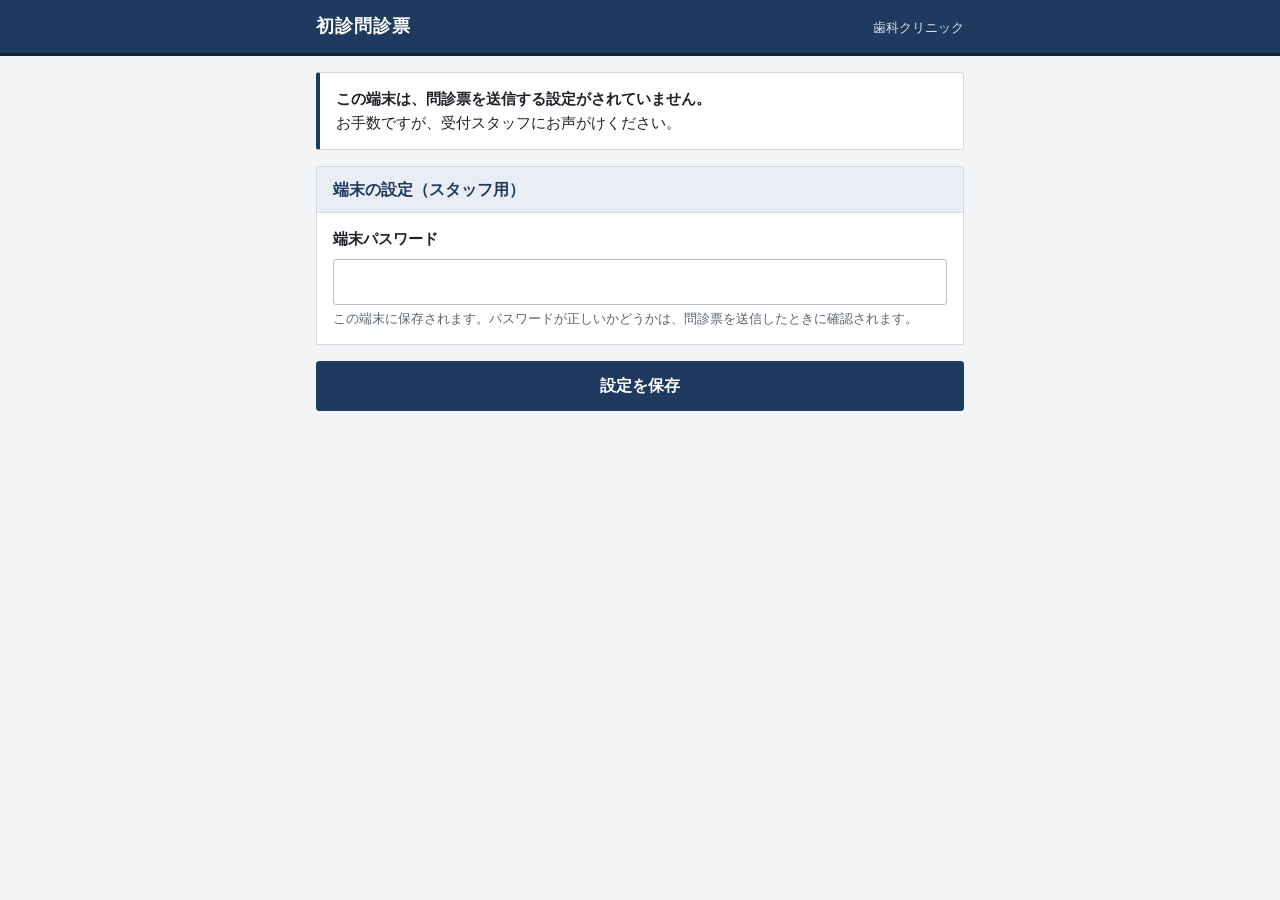
==== commit bcec9dcc: "Add files via upload" ====
--- a/questionnaire.html
+++ b/questionnaire.html
@@ -25,8 +25,32 @@
 
   <main class="q-container">
 
+    <!-- =====================================================
+         端末の設定（スタッフ用）
+         この端末に端末パスワードが保存されていないとき、または URL に ?setup=1 を付けたときに表示する。
+         パスワードはこの端末のブラウザにだけ保存し、正しいかどうかは送信時にサーバーで確認する。
+         ===================================================== -->
+    <section id="step-setup" hidden>
+      <div class="q-intro">
+        <p><strong>この端末は、問診票を送信する設定がされていません。</strong><br>
+        お手数ですが、受付スタッフにお声がけください。</p>
+      </div>
+      <section class="q-section">
+        <h2 class="q-section-title">端末の設定（スタッフ用）</h2>
+        <div class="q-item">
+          <label for="q-devicePassword" class="q-label">端末パスワード</label>
+          <input type="password" id="q-devicePassword" class="form-control" autocomplete="off">
+          <p class="field-error" id="setupError"></p>
+          <p class="field-hint">この端末に保存されます。パスワードが正しいかどうかは、問診票を送信したときに確認されます。</p>
+        </div>
+      </section>
+      <div class="q-actions">
+        <button type="button" id="btnSaveDevice" class="btn btn-primary q-btn-main">設定を保存</button>
+      </div>
+    </section>
+
     <!-- 進み具合の表示（① 入力 → ② 確認 → ③ 完了） -->
-    <ol class="q-steps" aria-label="入力の流れ">
+    <ol class="q-steps" id="stepIndicator" aria-label="入力の流れ">
       <li class="q-step is-current" data-step="input"><span class="q-step-num">1</span>入力</li>
       <li class="q-step" data-step="confirm"><span class="q-step-num">2</span>確認</li>
       <li class="q-step" data-step="complete"><span class="q-step-num">3</span>完了</li>
@@ -335,7 +359,8 @@
 
   </main>
 
-  <!-- 読み込み順が大切：先に共通処理、次に問診票の処理 -->
+  <!-- 読み込み順が大切：接続先 → 共通処理 → 問診票の処理 -->
+  <script src="supabase-config.js"></script>
   <script src="questionnaire-common.js"></script>
   <script src="questionnaire.js"></script>
 </body>
